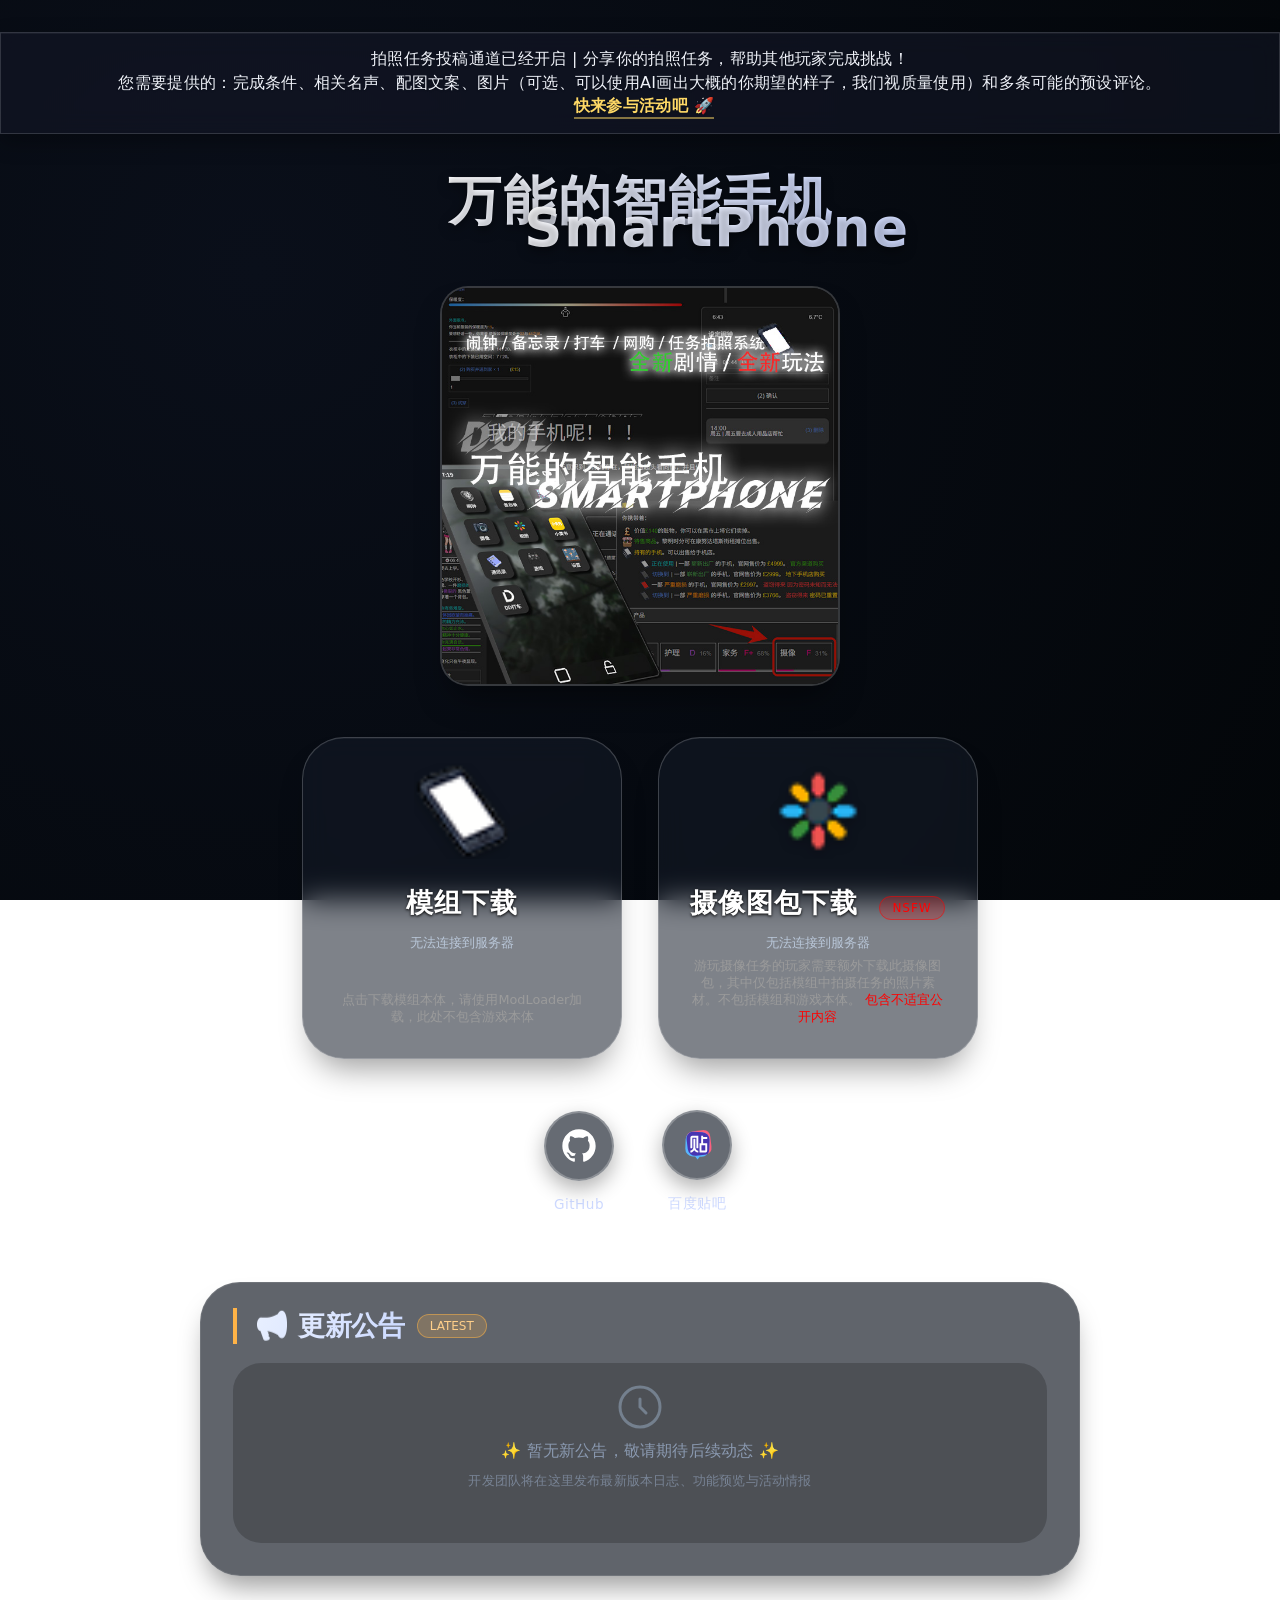
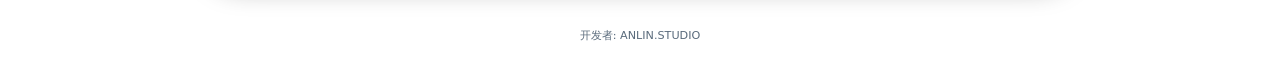
==== Website/index.html @ d320c410 "【3.7a】优化了部分评论；修复了没有设定闹钟就无法睡觉的BUG；调小了酒吧偷窃的概率并且加强了难度" ====
<!DOCTYPE html>
<html lang="zh-CN">
<head>
    <meta charset="UTF-8">
    <meta name="viewport" content="width=device-width, initial-scale=1.0, user-scalable=yes">
    <title>万能智能手机 · 下载中心</title>
    <style>
        * {
            margin: 0;
            padding: 0;
            box-sizing: border-box;
            user-select: none;
        }

        body {
            min-height: 100vh;
            background: radial-gradient(circle at 20% 30%, #0a0f1a, #030609);
            background-attachment: fixed;
            font-family: 'Segoe UI', 'Poppins', 'Inter', system-ui, -apple-system, 'Roboto', sans-serif;
            justify-content: center;
            align-items: center;
            padding: 0;
        }

        /* 主容器，让内容垂直排列并居中 */
        .main-container {
            width: 100%;
            display: flex;
            flex-direction: column;
            align-items: center;
            gap: 2.2rem;
            padding: 2rem 1.5rem;
        }

        /* 顶部公告条 — 跳转链接区域 */
        .announcement-banner {
            width: 100%;
            background: rgba(20, 25, 40, 0.55);
            backdrop-filter: blur(12px);
            -webkit-backdrop-filter: blur(12px);
            padding: 0.9rem 1.8rem;
            margin-top: 2rem;
            text-align: center;
            border: 1px solid rgba(255, 255, 255, 0.15);
            box-shadow: 0 8px 20px rgba(0, 0, 0, 0.3), inset 0 1px 0 rgba(255, 255, 255, 0.05);
            transition: all 0.2s ease;
        }

        .announcement-text {
            font-size: 1rem;
            font-weight: 500;
            color: #f0f3fa;
            letter-spacing: 0.3px;
            line-height: 1.45;
            display: inline-block;
            text-shadow: 0 1px 2px rgba(0, 0, 0, 0.2);
        }

        .announcement-text a {
            color: #ffd966;
            font-weight: 700;
            text-decoration: none;
            border-bottom: 2px solid rgba(255, 217, 102, 0.5);
            transition: all 0.2s;
            margin-left: 8px;
            display: inline-block;
        }

        .announcement-text a:hover {
            color: #ffcd38;
            border-bottom-color: #ffcd38;
            transform: scale(1.02);
            text-shadow: 0 0 6px rgba(255, 217, 102, 0.5);
        }

        /* 主标题 毛玻璃加重 */
        .glow-title {
            font-size: 3.3rem;
            font-weight: 800;
            text-align: center;
            background: linear-gradient(135deg, #FFFFFF 0%, #cdd9ff 100%);
            background-clip: text;
            -webkit-background-clip: text;
            color: transparent;
            text-shadow: 0 2px 5px rgba(0, 0, 0, 0.2);
            letter-spacing: 2px;
            margin-bottom: 0.25rem;
            filter: drop-shadow(0 4px 6px rgba(0, 0, 0, 0.4));
        }

        /* 双按钮区域 (水平居中) */
        .buttons-area {
            display: flex;
            flex-wrap: wrap;
            justify-content: center;
            align-items: stretch;
            gap: 2.2rem;
            width: 100%;
            margin: 0.5rem 0;
        }

        /* 毛玻璃卡片按钮样式 — 大尺寸 居中块 */
        .glass-card {
            display: flex;
            flex-direction: column;
            flex: 0 1 320px;

            min-width: 280px;
            width: 320px;
            background: rgba(20, 28, 40, 0.55);
            backdrop-filter: blur(14px);
            -webkit-backdrop-filter: blur(14px);
            border-radius: 42px;
            padding: 1.6rem 1rem 1.8rem 1rem;
            text-align: center;
            transition: transform 0.25s ease, box-shadow 0.3s ease;
            border: 1px solid rgba(255, 255, 255, 0.2);
            box-shadow: 0 20px 32px -12px rgba(0, 0, 0, 0.4), inset 0 0.5px 0 rgba(255,255,255,0.1);
            cursor: pointer;
        }

        .glass-card:hover {
            transform: translateY(-6px);
            background: rgba(30, 38, 55, 0.7);
            border-color: rgba(255, 215, 120, 0.5);
            box-shadow: 0 28px 36px -12px rgba(0, 0, 0, 0.5);
        }

        /* 按钮内图片样式 — 固定合理尺寸且居中 */
        .card-icon {
            width: 96px;
            height: 96px;
            margin: 0 auto 1rem auto;
            display: flex;
            align-items: center;
            justify-content: center;
            overflow: hidden;
        }

        .card-icon img {
            width: 100%;
            height: 100%;
            object-fit: contain;
            filter: drop-shadow(0 4px 6px rgba(0, 0, 0, 0.3));
            transition: transform 0.2s;
        }

        .glass-card:hover .card-icon img {
            transform: scale(1.02);
        }

        .card-title {
            font-size: 1.7rem;
            font-weight: 700;
            color: #ffffff;
            margin: 0.6rem 0 0.3rem;
            letter-spacing: 1px;
            text-shadow: 0 1px 3px black;
        }

        .card-desc {
            font-size: 0.8rem;
            color: #9b9b9b;
            display: inline-block;
            padding: 0.2rem 1rem;
            border-radius: 40px;
            margin-top: 6px;
        }

        .card-fn {
            color: #b9c7d9;
        }

        .card-desc:last-of-type {
            margin-top: auto; /* 将最后一段描述推到底部 */
        }

        /* 海报区域 - 1:1 正方形 */
        .poster-section {
            width: 100%;
            max-width: 400px;
            margin: 0.5rem auto;
        }

        .poster-container {
            position: relative;
            width: 100%;
            aspect-ratio: 1 / 1;
            border-radius: 28px;
            overflow: hidden;
            background: rgba(0, 0, 0, 0.3);
            backdrop-filter: blur(8px);
            border: 2px solid rgba(255, 255, 255, 0.2);
            box-shadow: 0 20px 32px -12px rgba(0, 0, 0, 0.5);
            transition: transform 0.3s ease, box-shadow 0.3s ease;
        }

        .poster-container img {
            width: 100%;
            height: 100%;
            object-fit: cover;
            display: block;
        }

        /* 圆形链接按钮区域 */
        .social-links {
            display: flex;
            justify-content: center;
            align-items: center;
            gap: 2rem;
            margin: 0.5rem 0 1rem;
            flex-wrap: wrap;
        }

        .circle-link {
            display: flex;
            flex-direction: column;
            align-items: center;
            gap: 0.6rem;
            text-decoration: none;
            transition: transform 0.2s ease;
            cursor: pointer;
        }

        .circle-link:hover {
            transform: translateY(-4px);
        }

        .circle-icon {
            width: 70px;
            height: 70px;
            background: rgba(20, 28, 40, 0.65);
            backdrop-filter: blur(12px);
            border-radius: 50%;
            display: flex;
            align-items: center;
            justify-content: center;
            border: 2px solid rgba(255, 255, 255, 0.25);
            box-shadow: 0 8px 20px rgba(0, 0, 0, 0.3);
            transition: all 0.2s ease;
        }

        .circle-link:hover .circle-icon {
            background: rgba(255, 180, 70, 0.3);
            border-color: rgba(255, 200, 100, 0.7);
            box-shadow: 0 0 18px rgba(255, 180, 70, 0.3);
        }

        .circle-icon svg {
            width: 40px;
            height: 40px;
            transition: transform 0.2s;
        }

        .circle-link:hover .circle-icon svg {
            transform: scale(1.05);
        }

        .circle-label {
            font-size: 0.85rem;
            font-weight: 500;
            color: #cdd9ff;
            padding: 0.3rem 1rem;
            border-radius: 40px;
            letter-spacing: 0.5px;
        }

        /* 更新公告区域 — 毛玻璃效果 */
        .update-section {
            width: 100%;
            max-width: 880px;
            background: rgba(12, 18, 28, 0.65);
            backdrop-filter: blur(12px);
            -webkit-backdrop-filter: blur(12px);
            border-radius: 40px;
            padding: 1.6rem 2rem 2rem 2rem;
            margin-top: 0.8rem;
            border: 1px solid rgba(255, 255, 255, 0.1);
            box-shadow: 0 18px 28px -8px rgba(0, 0, 0, 0.4);
            transition: all 0.2s;
        }

        .update-header {
            display: flex;
            align-items: center;
            gap: 12px;
            margin-bottom: 1.2rem;
            border-left: 4px solid #ffb347;
            padding-left: 18px;
        }

        .update-header h2 {
            font-size: 1.7rem;
            font-weight: 600;
            background: linear-gradient(120deg, #e9f0ff, #cbd9ff);
            background-clip: text;
            -webkit-background-clip: text;
            color: transparent;
            letter-spacing: -0.3px;
        }

        .update-badge {
            background: rgba(255, 180, 70, 0.2);
            padding: 4px 12px;
            border-radius: 60px;
            font-size: 0.75rem;
            font-weight: 500;
            color: #ffcf8a;
            border: 0.5px solid rgba(255, 180, 70, 0.5);
        }

        .error {
            color: red;
            background: rgba(255, 0, 0, 0.2);
            border: 0.5px solid rgba(255, 0, 0, 0.5);
            text-shadow: none;
        }

        .update-content {
            color: #cbd5e6;
            font-size: 1rem;
            line-height: 1.55;
            background: rgba(0, 0, 0, 0.2);
            border-radius: 28px;
            padding: 1.2rem 1.5rem;
            min-height: 180px;
            word-break: break-word;
            font-weight: 400;
            letter-spacing: 0.2px;
        }

        /* 留空提示占位符 (表示待更新) */
        .empty-placeholder {
            display: flex;
            flex-direction: column;
            align-items: center;
            justify-content: center;
            gap: 8px;
            color: #8a99b0;
        }

        .empty-placeholder svg {
            opacity: 0.5;
        }

        .empty-placeholder p {
            font-size: 1rem;
            font-weight: 400;
        }

        /* 响应式 */
        @media (max-width: 760px) {
            .buttons-area {
                gap: 1.5rem;
            }
            .glass-card {
                width: 280px;
                padding: 1.2rem 0.8rem 1.4rem;
            }
            .card-icon {
                width: 76px;
                height: 76px;
            }
            .card-title {
                font-size: 1.4rem;
            }
            .glow-title {
                font-size: 2.4rem;
            }
            .announcement-text {
                font-size: 0.85rem;
            }
            .update-content {
                padding: 0;
            }
            .update-section {
                padding: 1rem 1.2rem;
                border-radius: 10px;
            }
            .circle-icon {
                width: 55px;
                height: 55px;
            }
            .circle-icon svg {
                width: 30px;
                height: 30px;
            }
            .circle-label {
                font-size: 0.7rem;
            }
            .poster-section {
                max-width: 280px;
            }
        }

        .glass-card:active {
            transform: scale(0.98);
            transition: 0.05s;
        }

        a {
            text-decoration: none;
        }

        footer {
            text-align: center;
            font-size: 0.7rem;
            color: #5a6b7c;
            margin-top: 1rem;
        }
    </style>
</head>
<body>
<!-- 最上方 跳转链接 活动入口 -->
<div class="announcement-banner">
    <div class="announcement-text">
        拍照任务投稿通道已经开启 | 分享你的拍照任务，帮助其他玩家完成挑战！<br>
        您需要提供的：完成条件、相关名声、配图文案、图片（可选、可以使用AI画出大概的你期望的样子，我们视质量使用）和多条可能的预设评论。<br>
        <a href="https://dol.alseece.top/submit.html" target="_blank" rel="noopener noreferrer">快来参与活动吧 🚀</a>
    </div>
</div>
<div class="main-container">
    <!-- 主标题：万能的智能手机 -->
    <div class="glow-title">
        万能的智能手机
    </div>
    <div class="glow-title" style="position: absolute; transform: translateX(20%) translateY(50%);">
        SmartPhone
    </div>
    <div id="version" class="glow-title" style="font-size: 2rem; color: #008fff2e;">
        VERSION
    </div>

    <!-- 1:1 海报显示区域 (根目录 poster.jpg) -->
    <div class="poster-section">
        <div class="poster-container">
            <img src="assets/poster.jpg" alt="万能智能手机海报" onerror="this.onerror=null; this.src='data:image/svg+xml,%3Csvg xmlns=\'http://www.w3.org/2000/svg\' viewBox=\'0 0 400 400\'%3E%3Crect width=\'400\' height=\'400\' fill=\'%231a2538\'/%3E%3Ctext x=\'200\' y=\'200\' font-size=\'20\' text-anchor=\'middle\' fill=\'%238a99b0\'%3E海报加载中...%3C/text%3E%3C/svg%3E';">
        </div>
    </div>

    <!-- 两个大按钮居中，间距适中 (毛玻璃效果 + 图片) -->
    <div class="buttons-area">
        <!-- 模组下载按钮 -->
        <div class="glass-card" id="modBtn">
            <div class="card-icon">
                <img src="assets/phone.png" alt="模组下载">
            </div>
            <div class="card-title">模组下载</div>
            <div id="modDesc" class="card-desc card-fn"></div>
            <div class="card-desc">点击下载模组本体，请使用ModLoader加载，此处不包含游戏本体</div>
        </div>

        <!-- 摄像图包下载按钮 -->
        <div class="glass-card" id="photoBtn">
            <div class="card-icon">
                <img src="assets/album.png" alt="摄像图包下载">
            </div>
            <div class="card-title">摄像图包下载&nbsp;&nbsp;<span class="update-badge error">NSFW</span></div>
            <div id="photoDesc" class="card-desc card-fn"></div>
            <div class="card-desc">
                游玩摄像任务的玩家需要额外下载此摄像图包，其中仅包括模组中拍摄任务的照片素材。不包括模组和游戏本体。
                <span style="color: red">包含不适宜公开内容</span>
            </div>
        </div>
    </div>

    <!-- 两个圆形链接按钮 (GitHub + 百度贴吧) -->
    <div class="social-links">
        <a href="https://github.com/ANLINSTUDIO/Degrees-of-Lewdity-DolSmartPhone" class="circle-link" target="_blank" rel="noopener noreferrer">
            <div class="circle-icon">
                <svg viewBox="0 0 24 24" fill="none" xmlns="http://www.w3.org/2000/svg">
                    <path d="M12 2C6.477 2 2 6.477 2 12c0 4.42 2.865 8.166 6.839 9.489.5.092.682-.217.682-.482 0-.237-.008-.866-.013-1.7-2.782.603-3.369-1.34-3.369-1.34-.454-1.156-1.11-1.462-1.11-1.462-.908-.62.069-.608.069-.608 1.003.07 1.531 1.03 1.531 1.03.892 1.529 2.341 1.087 2.91.832.092-.647.35-1.088.636-1.338-2.22-.253-4.555-1.11-4.555-4.943 0-1.091.39-1.984 1.03-2.682-.103-.253-.447-1.27.098-2.646 0 0 .84-.269 2.75 1.025.8-.223 1.65-.334 2.5-.334.85 0 1.7.111 2.5.334 1.91-1.294 2.75-1.025 2.75-1.025.545 1.376.201 2.393.099 2.646.64.698 1.03 1.591 1.03 2.682 0 3.841-2.337 4.687-4.565 4.935.359.309.678.919.678 1.852 0 1.336-.012 2.415-.012 2.743 0 .267.18.578.688.48C19.138 20.161 22 16.418 22 12c0-5.523-4.477-10-10-10z" fill="white"/>
                </svg>
            </div>
            <span class="circle-label">GitHub</span>
        </a>
        <a href="https://tieba.baidu.com/p/10532612839" class="circle-link" target="_blank" rel="noopener noreferrer">
            <div class="circle-icon">
                <svg t="1774760840816" class="icon" viewBox="0 0 1024 1024" version="1.1" xmlns="http://www.w3.org/2000/svg" p-id="4500" width="200" height="200"><path d="M222.059497 183.140732m192.574849-23.645218l220.979639-27.132888q192.574849-23.645218 216.220068 168.929631l29.661613 241.574449q23.645218 192.574849-168.929631 216.220068l-220.97964 27.132888q-192.574849 23.645218-216.220067-168.929631l-29.661613-241.57445q-23.645218-192.574849 168.929631-216.220067Z" fill="#FC607E" p-id="4501"></path><path d="M421.123518 175.640181a194.021053 194.021053 0 0 1 1.310105 0.056337l222.800425 8.481202a194.021053 194.021053 0 0 1 186.484851 200.056192l-7.642653 242.896869a194.021053 194.021053 0 0 1-201.362573 187.785544l-41.415643-1.647934-50.091415 65.228284a7.168 7.168 0 0 1-0.616591 0.727301l-0.683221 0.626884a7.168 7.168 0 0 1-10.050999-1.372267l-53.667761-69.592594-66.281362-2.50437A194.021053 194.021053 0 0 1 213.368336 606.332006l7.74964-242.910005A194.021053 194.021053 0 0 1 421.123518 175.640181z" fill="#58B6FD" p-id="4502"></path><path d="M421.187368 175.696842h1.239579l222.800842 8.515369a194.021053 194.021053 0 0 1 186.47579 200.003368l-7.653053 242.957474a193.104842 193.104842 0 0 1-35.570526 106.010947 194.775579 194.775579 0 0 1-75.883789 25.869474l-220.968422 27.162947a194.021053 194.021053 0 0 1-216.225684-168.96l-29.642105-241.55621a193.805474 193.805474 0 0 1 64.512-169.445053c31.905684-20.48 70.117053-31.905684 110.915368-30.612211z" fill="#4835B1" p-id="4503"></path><path d="M619.250526 277.719579a4.311579 4.311579 0 0 1 4.688842-4.688842h39.882106c2.425263-0.161684 4.527158 2.155789 4.311579 4.634947v31.797895h101.645473c2.640842-0.269474 4.904421 2.155789 4.581053 4.850526v40.04379c0.053895 1.455158-0.215579 3.018105-1.347368 3.98821-1.616842 1.562947-3.934316 1.077895-5.928422 1.185684h-98.950736V466.728421h100.24421c2.694737-0.323368 4.904421 2.209684 4.581053 4.850526v183.781053a50.607158 50.607158 0 0 1-9.054316 29.049263 49.044211 49.044211 0 0 1-28.564211 19.671579c-6.736842 1.724632-13.689263 1.293474-20.587789 1.347369h-132.527158c-1.401263 0-2.910316-0.269474-3.826526-1.401264-1.616842-1.832421-1.024-4.473263-1.13179-6.736842V474.327579c0.107789-2.048-0.431158-4.473263 1.077895-6.144 0.916211-1.239579 2.479158-1.509053 3.934316-1.455158h36.917895V277.719579m7.006315 377.640421h97.872842V516.742737H626.256842c-0.161684 46.187789 0 92.375579-0.053895 138.617263zM353.441684 293.025684a48.505263 48.505263 0 0 1 38.049684-19.240421h149.773474a4.203789 4.203789 0 0 1 4.419369 3.395369c0.269474 1.940211 0.107789 3.988211 0.161684 5.928421v307.146105c0.377263 2.694737-1.940211 5.389474-4.634948 5.12h-39.774315a4.311579 4.311579 0 0 1-4.527158-4.419369V323.745684H392.030316v261.712842c-0.053895 2.155789 0.107789 4.311579-0.161684 6.467369a4.257684 4.257684 0 0 1-4.365474 3.449263h-39.882105a4.311579 4.311579 0 0 1-4.527158-4.419369V324.446316a50.714947 50.714947 0 0 1 10.24-31.474527z" fill="#FFFFFF" p-id="4504"></path><path d="M420.001684 357.052632c-0.269474-2.586947 2.048-4.958316 4.581053-4.688843h39.774316A4.203789 4.203789 0 0 1 468.884211 355.705263c0.215579 2.048 0.107789 4.096 0.107789 6.090105v192.458106c0.053895 10.024421-0.377263 20.048842 1.293474 29.965473 3.125895 20.48 13.042526 40.043789 28.887579 53.194106 12.449684 10.509474 28.079158 16.707368 44.085894 18.593684 2.155789-0.161684 2.694737 2.317474 2.640842 3.98821v40.04379c0.107789 1.778526-0.323368 3.772632-1.832421 4.850526-1.832421 1.832421-4.527158 0.916211-6.790736 0.700632a126.976 126.976 0 0 1-64.943158-27.917474 146.593684 146.593684 0 0 1-27.701895-30.342737c-0.538947 0.323368-0.862316 0.916211-1.239579 1.401263a136.084211 136.084211 0 0 1-56.912842 47.481264c-12.072421 5.281684-24.953263 8.623158-38.049684 9.862736-2.694737 0.538947-5.281684-1.886316-5.22779-4.634947-0.107789-13.797053 0-27.594105 0-41.391158a5.820632 5.820632 0 0 1 1.347369-4.096c20.641684-2.694737 40.097684-13.527579 53.786947-29.58821 13.689263-15.791158 21.557895-36.702316 21.719579-57.829053V357.052632z" fill="#FFFFFF" p-id="4505"></path></svg>
            </div>
            <span class="circle-label">百度贴吧</span>
        </a>
    </div>

    <!-- 更新公告区域 -->
    <div class="update-section">
        <div class="update-header">
            <h2>📢 更新公告</h2>
            <div class="update-badge">LATEST</div>
        </div>
        <div class="update-content" id="updateContent">
            <div class="empty-placeholder">
                <svg width="48" height="48" viewBox="0 0 24 24" fill="none" xmlns="http://www.w3.org/2000/svg">
                    <path d="M12 8V12L15 15M12 22C17.5228 22 22 17.5228 22 12C22 6.47715 17.5228 2 12 2C6.47715 2 2 6.47715 2 12C2 17.5228 6.47715 22 12 22Z" stroke="#9aaec5" stroke-width="1.5" stroke-linecap="round"/>
                </svg>
                <p>✨ 暂无新公告，敬请期待后续动态 ✨</p>
                <p style="font-size:0.8rem; opacity:0.7;">开发团队将在这里发布最新版本日志、功能预览与活动情报</p>
            </div>
            <div id="update-content-inner" style="text-align: start; display: none;"></div>
        </div>
    </div>
    <footer>
        开发者: ANLIN.STUDIO
    </footer>
</div>

<script>
    (async function() {
        // 定义准确的下载链接
        const MOD_API_KEY = "DoL-SmartPhone-Self";
        const PHOTO_API_KEY = "DoL-SmartPhone-PhotoPack";
        const API_URL = "https://sb.alseece.top/2/value.php";

        // 从URL中提取文件名
        function getFileNameFromUrl(url) {
            try {
                const urlWithoutQuery = url.split('?')[0];
                const parts = urlWithoutQuery.split('/');
                return decodeURIComponent(parts.pop()) || '未知文件';
            } catch (e) {
                return '下载文件';
            }
        }

        async function fetchDownloadUrl(key, nocount = true) {
            try {
                const response = await fetch(`${API_URL}?key=${encodeURIComponent(key)}&nocount=${nocount ? 1 : 0}`, {
                    mode: 'cors',
                    credentials: 'omit'
                });
                
                if (!response.ok) {
                    throw new Error(`HTTP ${response.status}`);
                }
                
                const data = await response.json();
                
                if (data.error) {
                    throw new Error(data.error);
                }
                
                return data.value;
            } catch (error) {
                console.error(`获取 ${key} 失败:`, error);
                return null;
            }
        }

        // 获取模组下载链接
        const MOD_URL = await fetchDownloadUrl(MOD_API_KEY);
        // 获取摄像图包下载链接
        const PHOTO_URL = await fetchDownloadUrl(PHOTO_API_KEY);
 
        // 动态设置描述文本
        const modDesc = document.getElementById('modDesc');
        const photoDesc = document.getElementById('photoDesc');
        if (modDesc && MOD_URL) {
            modDesc.textContent = getFileNameFromUrl(MOD_URL);
        } else if (modDesc) {
            modDesc.textContent = '无法连接到服务器';
        }
        if (photoDesc && PHOTO_URL) {
            photoDesc.textContent = getFileNameFromUrl(PHOTO_URL);
        } else if (photoDesc) {
            photoDesc.textContent = '无法连接到服务器';
        }

        // 异步获取最新版本和公告内容
        (async function() {
            const element = document.querySelector('#update-content-inner');
            const placeholder = document.querySelector('.empty-placeholder');
            if (!element) return;
            try {
                const response = await fetch('https://sb.alseece.top/2/value.php?key=DoL-SmartPhone-Notice&nocount=1', {
                    mode: 'cors',
                    credentials: 'omit'
                });
                const data = await response.json();
                if (data && !data.error && data.value) {
                    let content = data.value;
                    content = content.replaceAll('\n', '<br>');
                    element.innerHTML = content;
                    element.style.display = 'block';
                    if (placeholder) placeholder.style.display = 'none';
                }
            } catch (error) {
                console.log('公告加载失败，使用默认占位');
                if (placeholder) placeholder.style.display = 'flex';
                element.style.display = 'none';
            }

            const element_version = document.querySelector('#version');
            if (!element_version) return;
            try {
                const response = await fetch('https://sb.alseece.top/2/value.php?key=DoL-SmartPhone-LastestVersion&nocount=1', {
                    mode: 'cors',
                    credentials: 'omit'
                });
                const data = await response.json();
                if (data && !data.error && data.value) {
                    let content = data.value;
                    content = content.replaceAll('\n', '<br>');
                    element_version.innerHTML = content;
                }
            } catch (error) {
                element_version.style.display = 'none';
            }
        })();

        // 获取按钮元素
        const modBtn = document.getElementById('modBtn');
        const photoBtn = document.getElementById('photoBtn');

        // 下载函数
        function triggerDownload(key) {
            if (!key) return;
            (async function() {
                const url = await fetchDownloadUrl(key, false);
                if (!url) {
                    alert('下载链接获取失败，请稍后再试');
                    return;
                }
                const link = document.createElement('a');
                link.href = url;
                const urlParts = url.split('/');
                let suggestedName = urlParts.pop() || 'download.zip';
                if (suggestedName.indexOf('?') !== -1) suggestedName = suggestedName.split('?')[0];
                link.download = suggestedName;
                document.body.appendChild(link);
                link.click();
                document.body.removeChild(link);
            })();
        }

        // 绑定下载事件
        modBtn.addEventListener('click', (e) => {
            e.stopPropagation();
            triggerDownload(MOD_API_KEY);
        });

        photoBtn.addEventListener('click', (e) => {
            e.stopPropagation();
            triggerDownload(PHOTO_API_KEY);
        });

        // 键盘可访问性
        modBtn.setAttribute('role', 'button');
        modBtn.setAttribute('tabindex', '0');
        photoBtn.setAttribute('role', 'button');
        photoBtn.setAttribute('tabindex', '0');

        modBtn.addEventListener('keypress', (e) => {
            if (e.key === 'Enter' || e.key === ' ') {
                e.preventDefault();
                triggerDownload(MOD_API_KEY);
            }
        });
        photoBtn.addEventListener('keypress', (e) => {
            if (e.key === 'Enter' || e.key === ' ') {
                e.preventDefault();
                triggerDownload(PHOTO_API_KEY);
            }
        });
    })();
</script>
</body>
</html>
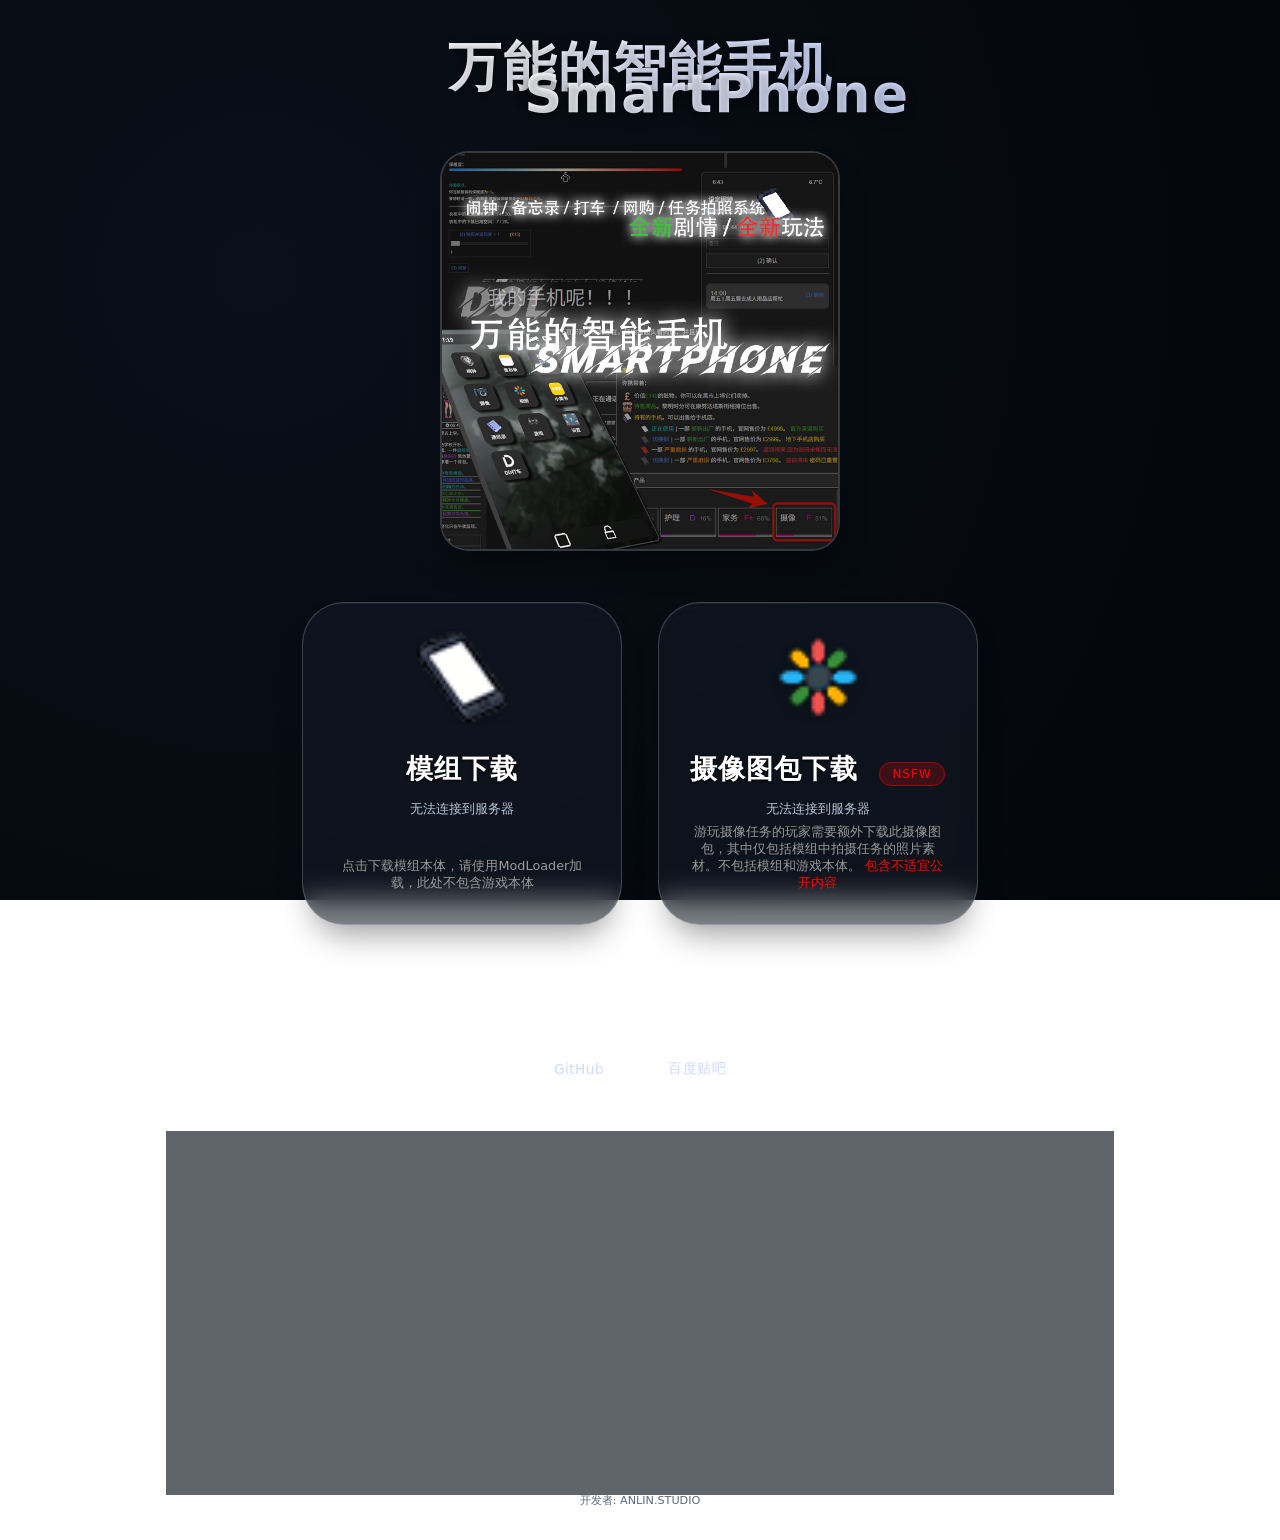
==== commit 6b86282f: "【3.84.1】" ====
--- a/Website/index.html
+++ b/Website/index.html
@@ -272,7 +272,7 @@
             background: rgba(12, 18, 28, 0.65);
             backdrop-filter: blur(12px);
             -webkit-backdrop-filter: blur(12px);
-            border-radius: 40px;
+            border-radius: 20px;
             padding: 1.6rem 2rem 2rem 2rem;
             margin-top: 0.8rem;
             border: 1px solid rgba(255, 255, 255, 0.1);
@@ -412,13 +412,13 @@
 </head>
 <body>
 <!-- 最上方 跳转链接 活动入口 -->
-<div class="announcement-banner">
+<!-- <div class="announcement-banner">
     <div class="announcement-text">
         拍照任务投稿通道已经开启 | 分享你的拍照任务，帮助其他玩家完成挑战！<br>
         您需要提供的：完成条件、相关名声、配图文案、图片（可选、可以使用AI画出大概的你期望的样子，我们视质量使用）和多条可能的预设评论。<br>
         <a href="https://dol.alseece.top/submit.html" target="_blank" rel="noopener noreferrer">快来参与活动吧 🚀</a>
     </div>
-</div>
+</div> -->
 <div class="main-container">
     <!-- 主标题：万能的智能手机 -->
     <div class="glow-title">
